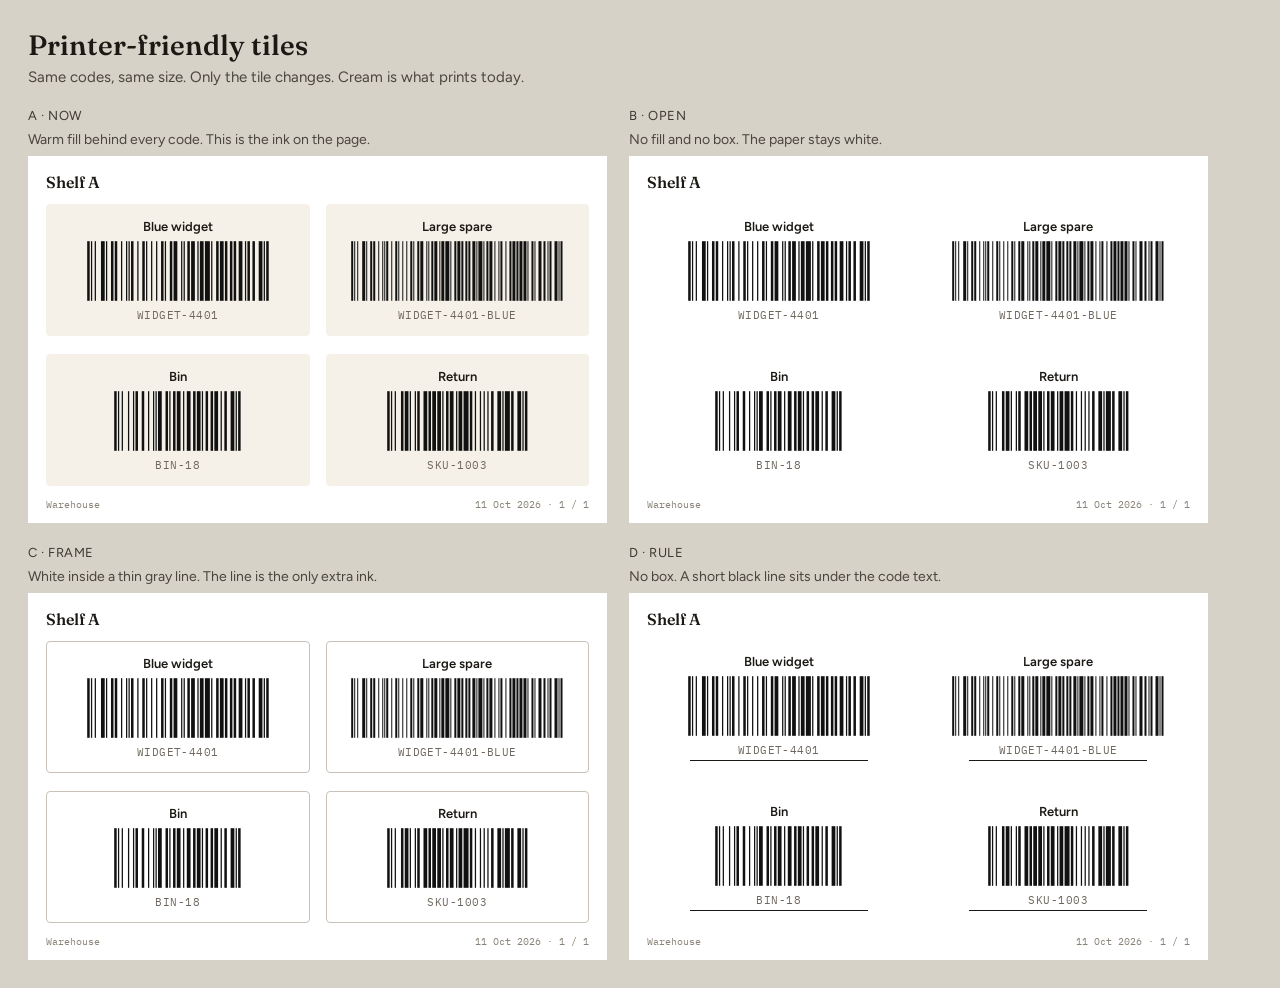
==== .preview-tiles/index.html @ 25e3542a "Publish BarCode Anywhere so updates can ship from main. Co-authored-by: Cursor <cursoragent@cursor.c" ====
<!DOCTYPE html>
<html lang="en">
<head>
  <meta charset="UTF-8" />
  <title>Tile treatments</title>
  <link rel="preconnect" href="https://fonts.googleapis.com" />
  <link rel="preconnect" href="https://fonts.gstatic.com" crossorigin />
  <link href="https://fonts.googleapis.com/css2?family=Fraunces:opsz,wght@9..144,560&family=Figtree:wght@500;600&family=IBM+Plex+Mono:wght@500&display=swap" rel="stylesheet" />
  <style>
    * { box-sizing: border-box; }
    html, body { margin: 0; background: #d7d2c8; }
    body {
      font-family: Figtree, "Segoe UI", sans-serif;
      color: #1c1915;
      padding: 28px;
    }
    h1 {
      margin: 0 0 6px;
      font-family: Fraunces, Georgia, serif;
      font-size: 28px;
      font-weight: 560;
    }
    .lead { margin: 0 0 22px; color: #4a453e; font-size: 15px; }
    .board {
      display: grid;
      grid-template-columns: 1fr 1fr;
      gap: 22px;
      max-width: 1180px;
    }
    .option { display: flex; flex-direction: column; gap: 8px; }
    .option-name {
      margin: 0;
      font-size: 13px;
      letter-spacing: 0.04em;
      text-transform: uppercase;
      color: #3d3832;
    }
    .option-note { margin: 0; font-size: 14px; color: #4a453e; }
    .sheet {
      background: #fff;
      width: 100%;
      padding: 16px 18px 12px;
      display: flex;
      flex-direction: column;
      gap: 12px;
    }
    .sheet-title {
      margin: 0;
      font-family: Fraunces, Georgia, serif;
      font-size: 16px;
      font-weight: 560;
    }
    .grid {
      display: grid;
      grid-template-columns: 1fr 1fr;
      gap: 18px 16px;
    }
    .cell {
      display: flex;
      flex-direction: column;
      align-items: center;
      justify-content: center;
      gap: 6px;
      padding: 8px 8px 7px;
      min-height: 132px;
      border-radius: 4px;
    }
    .cell-title {
      margin: 0;
      font-size: 13px;
      font-weight: 600;
      text-align: center;
      color: #1c1915;
    }
    .bars {
      height: 62px;
      width: 100%;
      display: flex;
      align-items: center;
      justify-content: center;
    }
    .bars svg { height: 100%; width: auto; max-width: 100%; display: block; }
    .label {
      margin: 0;
      font-family: "IBM Plex Mono", ui-monospace, monospace;
      font-size: 11px;
      letter-spacing: 0.04em;
      color: #6e675e;
      text-align: center;
    }
    .foot {
      display: flex;
      justify-content: space-between;
      font-size: 10px;
      color: #8a8378;
      font-family: "IBM Plex Mono", ui-monospace, monospace;
    }
    .now .cell { background: #f6f1e8; }
    .open .cell { background: transparent; }
    .frame .cell {
      background: #fff;
      border: 1px solid #c8c2b8;
    }
    .rule .cell { background: transparent; }
    .rule .label {
      border-bottom: 1px solid #1c1915;
      padding-bottom: 3px;
      min-width: 72%;
    }
  </style>
</head>
<body>
  <h1>Printer-friendly tiles</h1>
  <p class="lead">Same codes, same size. Only the tile changes. Cream is what prints today.</p>
  <div class="board">
    <section class="option" id="opt-now">
      <p class="option-name">A · Now</p>
      <p class="option-note">Warm fill behind every code. This is the ink on the page.</p>
      <article class="sheet now" data-shot="now"></article>
    </section>
    <section class="option" id="opt-open">
      <p class="option-name">B · Open</p>
      <p class="option-note">No fill and no box. The paper stays white.</p>
      <article class="sheet open" data-shot="open"></article>
    </section>
    <section class="option" id="opt-frame">
      <p class="option-name">C · Frame</p>
      <p class="option-note">White inside a thin gray line. The line is the only extra ink.</p>
      <article class="sheet frame" data-shot="frame"></article>
    </section>
    <section class="option" id="opt-rule">
      <p class="option-name">D · Rule</p>
      <p class="option-note">No box. A short black line sits under the code text.</p>
      <article class="sheet rule" data-shot="rule"></article>
    </section>
  </div>
  <script src="../ui/vendor/JsBarcode.code128.min.js"></script>
  <script>
    const items = [
      { title: "Blue widget", text: "WIDGET-4401" },
      { title: "Large spare", text: "WIDGET-4401-BLUE" },
      { title: "Bin", text: "BIN-18" },
      { title: "Return", text: "SKU-1003" },
    ];
    function moduleWidth(len) {
      const modules = Math.max(40, 11 * (len + 3) + 2);
      const col = 78;
      const maxAcross = (col / 22) * 100;
      return Math.max(0.55, Math.min(2.1, Math.round((maxAcross / modules) * 100) / 100));
    }
    function fill(sheet) {
      const title = document.createElement("p");
      title.className = "sheet-title";
      title.textContent = "Shelf A";
      const grid = document.createElement("div");
      grid.className = "grid";
      items.forEach((item) => {
        const cell = document.createElement("div");
        cell.className = "cell";
        const t = document.createElement("p");
        t.className = "cell-title";
        t.textContent = item.title;
        const bars = document.createElement("div");
        bars.className = "bars";
        const svg = document.createElementNS("http://www.w3.org/2000/svg", "svg");
        bars.appendChild(svg);
        const label = document.createElement("p");
        label.className = "label";
        label.textContent = item.text;
        cell.append(t, bars, label);
        grid.appendChild(cell);
        JsBarcode(svg, item.text, {
          format: "CODE128",
          displayValue: false,
          margin: 2,
          height: 100,
          width: moduleWidth(item.text.length),
          background: "transparent",
          lineColor: "#111111",
        });
        svg.setAttribute("preserveAspectRatio", "xMidYMid meet");
      });
      const foot = document.createElement("div");
      foot.className = "foot";
      foot.innerHTML = "<span>Warehouse</span><span>11 Oct 2026 · 1 / 1</span>";
      sheet.append(title, grid, foot);
    }
    document.querySelectorAll(".sheet").forEach(fill);
  </script>
</body>
</html>
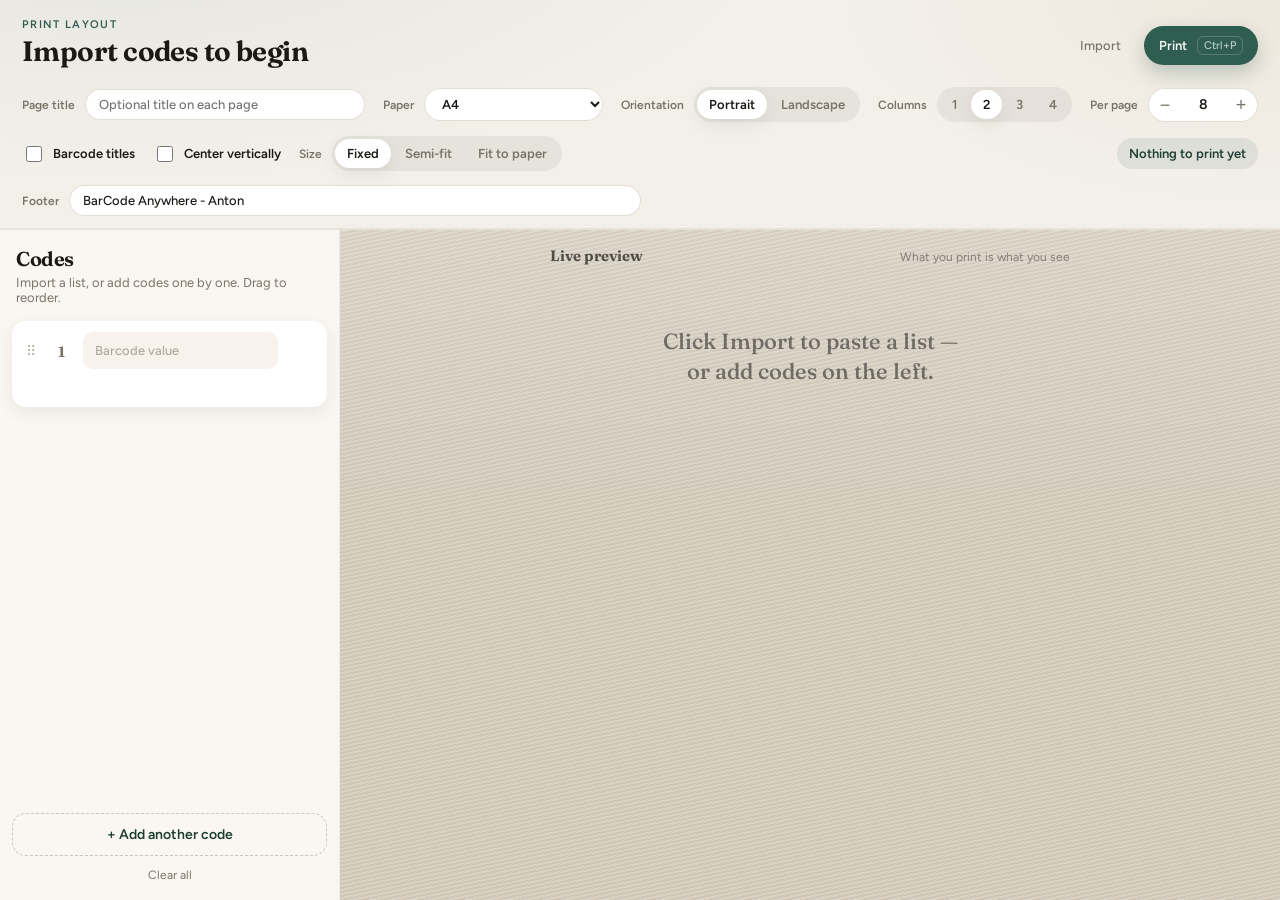
==== commit 94121604: "Open the barcode app from the site index. Co-authored-by: Cursor <cursoragent@cursor.com>" ====
--- a/.preview-tiles/index.html
+++ b/.preview-tiles/index.html
@@ -2,190 +2,12 @@
 <html lang="en">
 <head>
   <meta charset="UTF-8" />
-  <title>Tile treatments</title>
-  <link rel="preconnect" href="https://fonts.googleapis.com" />
-  <link rel="preconnect" href="https://fonts.gstatic.com" crossorigin />
-  <link href="https://fonts.googleapis.com/css2?family=Fraunces:opsz,wght@9..144,560&family=Figtree:wght@500;600&family=IBM+Plex+Mono:wght@500&display=swap" rel="stylesheet" />
-  <style>
-    * { box-sizing: border-box; }
-    html, body { margin: 0; background: #d7d2c8; }
-    body {
-      font-family: Figtree, "Segoe UI", sans-serif;
-      color: #1c1915;
-      padding: 28px;
-    }
-    h1 {
-      margin: 0 0 6px;
-      font-family: Fraunces, Georgia, serif;
-      font-size: 28px;
-      font-weight: 560;
-    }
-    .lead { margin: 0 0 22px; color: #4a453e; font-size: 15px; }
-    .board {
-      display: grid;
-      grid-template-columns: 1fr 1fr;
-      gap: 22px;
-      max-width: 1180px;
-    }
-    .option { display: flex; flex-direction: column; gap: 8px; }
-    .option-name {
-      margin: 0;
-      font-size: 13px;
-      letter-spacing: 0.04em;
-      text-transform: uppercase;
-      color: #3d3832;
-    }
-    .option-note { margin: 0; font-size: 14px; color: #4a453e; }
-    .sheet {
-      background: #fff;
-      width: 100%;
-      padding: 16px 18px 12px;
-      display: flex;
-      flex-direction: column;
-      gap: 12px;
-    }
-    .sheet-title {
-      margin: 0;
-      font-family: Fraunces, Georgia, serif;
-      font-size: 16px;
-      font-weight: 560;
-    }
-    .grid {
-      display: grid;
-      grid-template-columns: 1fr 1fr;
-      gap: 18px 16px;
-    }
-    .cell {
-      display: flex;
-      flex-direction: column;
-      align-items: center;
-      justify-content: center;
-      gap: 6px;
-      padding: 8px 8px 7px;
-      min-height: 132px;
-      border-radius: 4px;
-    }
-    .cell-title {
-      margin: 0;
-      font-size: 13px;
-      font-weight: 600;
-      text-align: center;
-      color: #1c1915;
-    }
-    .bars {
-      height: 62px;
-      width: 100%;
-      display: flex;
-      align-items: center;
-      justify-content: center;
-    }
-    .bars svg { height: 100%; width: auto; max-width: 100%; display: block; }
-    .label {
-      margin: 0;
-      font-family: "IBM Plex Mono", ui-monospace, monospace;
-      font-size: 11px;
-      letter-spacing: 0.04em;
-      color: #6e675e;
-      text-align: center;
-    }
-    .foot {
-      display: flex;
-      justify-content: space-between;
-      font-size: 10px;
-      color: #8a8378;
-      font-family: "IBM Plex Mono", ui-monospace, monospace;
-    }
-    .now .cell { background: #f6f1e8; }
-    .open .cell { background: transparent; }
-    .frame .cell {
-      background: #fff;
-      border: 1px solid #c8c2b8;
-    }
-    .rule .cell { background: transparent; }
-    .rule .label {
-      border-bottom: 1px solid #1c1915;
-      padding-bottom: 3px;
-      min-width: 72%;
-    }
-  </style>
+  <meta name="viewport" content="width=device-width, initial-scale=1" />
+  <title>BarCode Anywhere</title>
+  <meta http-equiv="refresh" content="0; url=../ui/index.html" />
+  <script>location.replace("../ui/index.html");</script>
 </head>
 <body>
-  <h1>Printer-friendly tiles</h1>
-  <p class="lead">Same codes, same size. Only the tile changes. Cream is what prints today.</p>
-  <div class="board">
-    <section class="option" id="opt-now">
-      <p class="option-name">A · Now</p>
-      <p class="option-note">Warm fill behind every code. This is the ink on the page.</p>
-      <article class="sheet now" data-shot="now"></article>
-    </section>
-    <section class="option" id="opt-open">
-      <p class="option-name">B · Open</p>
-      <p class="option-note">No fill and no box. The paper stays white.</p>
-      <article class="sheet open" data-shot="open"></article>
-    </section>
-    <section class="option" id="opt-frame">
-      <p class="option-name">C · Frame</p>
-      <p class="option-note">White inside a thin gray line. The line is the only extra ink.</p>
-      <article class="sheet frame" data-shot="frame"></article>
-    </section>
-    <section class="option" id="opt-rule">
-      <p class="option-name">D · Rule</p>
-      <p class="option-note">No box. A short black line sits under the code text.</p>
-      <article class="sheet rule" data-shot="rule"></article>
-    </section>
-  </div>
-  <script src="../ui/vendor/JsBarcode.code128.min.js"></script>
-  <script>
-    const items = [
-      { title: "Blue widget", text: "WIDGET-4401" },
-      { title: "Large spare", text: "WIDGET-4401-BLUE" },
-      { title: "Bin", text: "BIN-18" },
-      { title: "Return", text: "SKU-1003" },
-    ];
-    function moduleWidth(len) {
-      const modules = Math.max(40, 11 * (len + 3) + 2);
-      const col = 78;
-      const maxAcross = (col / 22) * 100;
-      return Math.max(0.55, Math.min(2.1, Math.round((maxAcross / modules) * 100) / 100));
-    }
-    function fill(sheet) {
-      const title = document.createElement("p");
-      title.className = "sheet-title";
-      title.textContent = "Shelf A";
-      const grid = document.createElement("div");
-      grid.className = "grid";
-      items.forEach((item) => {
-        const cell = document.createElement("div");
-        cell.className = "cell";
-        const t = document.createElement("p");
-        t.className = "cell-title";
-        t.textContent = item.title;
-        const bars = document.createElement("div");
-        bars.className = "bars";
-        const svg = document.createElementNS("http://www.w3.org/2000/svg", "svg");
-        bars.appendChild(svg);
-        const label = document.createElement("p");
-        label.className = "label";
-        label.textContent = item.text;
-        cell.append(t, bars, label);
-        grid.appendChild(cell);
-        JsBarcode(svg, item.text, {
-          format: "CODE128",
-          displayValue: false,
-          margin: 2,
-          height: 100,
-          width: moduleWidth(item.text.length),
-          background: "transparent",
-          lineColor: "#111111",
-        });
-        svg.setAttribute("preserveAspectRatio", "xMidYMid meet");
-      });
-      const foot = document.createElement("div");
-      foot.className = "foot";
-      foot.innerHTML = "<span>Warehouse</span><span>11 Oct 2026 · 1 / 1</span>";
-      sheet.append(title, grid, foot);
-    }
-    document.querySelectorAll(".sheet").forEach(fill);
-  </script>
+  <p><a href="../ui/index.html">BarCode Anywhere</a></p>
 </body>
 </html>
